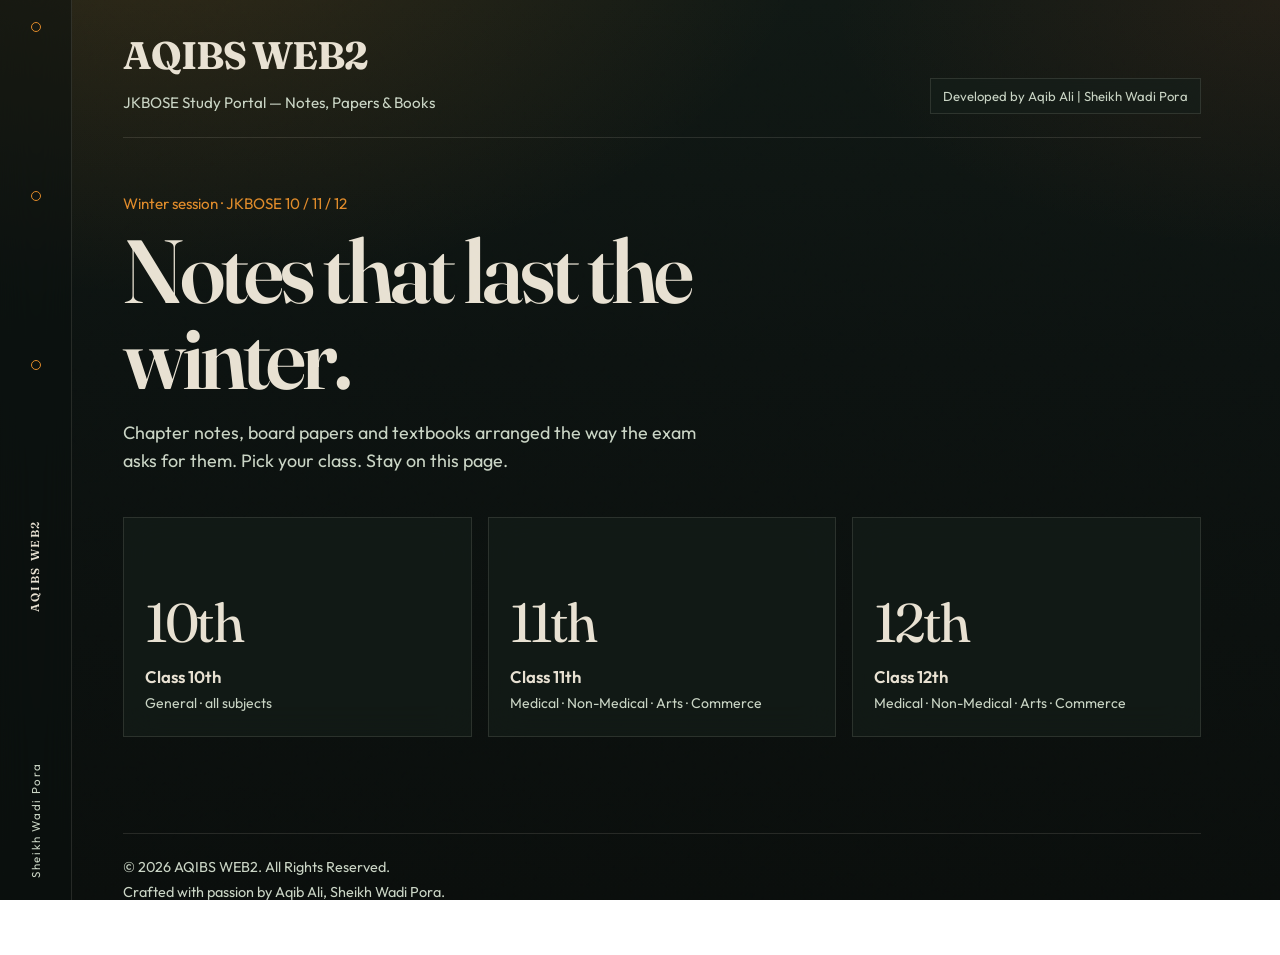
==== index.html @ 159a4ef1 "Rename site to AQIBS WEB2 Co-Authored-By: Claude Opus 5 (1M context) <noreply@anthropic.com>" ====
<!DOCTYPE html>
<html lang="en">
  <head>
    <meta charset="UTF-8" />
    <meta name="viewport" content="width=device-width, initial-scale=1.0" />
    <meta
      name="description"
      content="AQIBS WEB2 — JKBOSE study portal for Class 10th, 11th and 12th. Chapter notes, previous year papers, and textbooks."
    />
    <meta name="theme-color" content="#0C1210" />
    <title>AQIBS WEB2 — JKBOSE Study Portal</title>
    <link rel="preconnect" href="https://fonts.googleapis.com" />
    <link rel="preconnect" href="https://fonts.gstatic.com" crossorigin />
    <link
      href="https://fonts.googleapis.com/css2?family=Fraunces:opsz,wght@9..144,480;9..144,600;9..144,700&family=Outfit:wght@400;500;600&display=swap"
      rel="stylesheet"
    />
    <link rel="stylesheet" href="style.css" />
  </head>
  <body>
    <a class="skip-link" href="#main">Skip to content</a>

    <div class="app-shell">
      <aside class="spine" aria-hidden="true">
        <span class="spine-mark"></span>
        <span class="spine-mark"></span>
        <span class="spine-mark"></span>
        <p class="spine-title">AQIBS WEB2</p>
        <p class="spine-place">Sheikh Wadi Pora</p>
      </aside>

      <div class="stage">
        <header class="mast">
          <div class="mast-brand">
            <a class="wordmark" href="#/" aria-label="AQIBS WEB2 home">
              AQIBS WEB2
            </a>
            <p class="tagline">JKBOSE Study Portal — Notes, Papers &amp; Books</p>
          </div>
          <p class="dev-badge">Developed by Aqib Ali | Sheikh Wadi Pora</p>
        </header>

        <main id="main">
          <section id="landing" class="landing" aria-labelledby="hero-title">
            <p class="season">Winter session · JKBOSE 10 / 11 / 12</p>
            <h1 id="hero-title">Notes that last the winter.</h1>
            <p class="lede">
              Chapter notes, board papers and textbooks arranged the way the
              exam asks for them. Pick your class. Stay on this page.
            </p>

            <div class="class-grid" role="list">
              <button class="class-tile" type="button" data-class="10" role="listitem">
                <span class="tile-year">10th</span>
                <span class="tile-name">Class 10th</span>
                <span class="tile-meta">General · all subjects</span>
              </button>
              <button class="class-tile" type="button" data-class="11" role="listitem">
                <span class="tile-year">11th</span>
                <span class="tile-name">Class 11th</span>
                <span class="tile-meta">Medical · Non-Medical · Arts · Commerce</span>
              </button>
              <button class="class-tile" type="button" data-class="12" role="listitem">
                <span class="tile-year">12th</span>
                <span class="tile-name">Class 12th</span>
                <span class="tile-meta">Medical · Non-Medical · Arts · Commerce</span>
              </button>
            </div>
          </section>

          <section id="desk" class="desk" hidden>
            <div class="desk-bar">
              <nav class="crumbs" aria-label="You are here">
                <a href="#/">Home</a>
                <span id="crumb-path"></span>
              </nav>
              <button class="text-btn" type="button" id="change-class">
                Change class
              </button>
            </div>

            <div id="stream-row" class="stream-row" hidden>
              <p class="stream-label" id="stream-label">Choose a stream</p>
              <div id="stream-chips" class="chip-row" role="tablist" aria-labelledby="stream-label"></div>
            </div>

            <div class="toolbar">
              <label class="search-wrap">
                <span class="visually-hidden">Search subjects or chapters</span>
                <input
                  id="search"
                  type="search"
                  placeholder="Search a subject or chapter"
                  autocomplete="off"
                />
              </label>
              <div class="tabs" role="tablist" aria-label="Resource type">
                <button type="button" role="tab" id="tab-notes" data-cat="notes" aria-selected="true">
                  Notes
                </button>
                <button type="button" role="tab" id="tab-papers" data-cat="papers" aria-selected="false">
                  Papers
                </button>
                <button type="button" role="tab" id="tab-books" data-cat="books" aria-selected="false">
                  Books
                </button>
              </div>
            </div>

            <div id="subject-row" class="chip-row subject-row" aria-label="Filter by subject"></div>
            <div id="results" class="results" aria-live="polite"></div>
          </section>
        </main>

        <footer class="colophon">
          <p>© 2026 AQIBS WEB2. All Rights Reserved.</p>
          <p>Crafted with passion by Aqib Ali, Sheikh Wadi Pora.</p>
        </footer>
      </div>
    </div>

    <div id="toast" class="toast" role="status" aria-live="polite" hidden></div>

    <script src="data.js"></script>
    <script src="script.js"></script>
  </body>
</html>
---- style.css ----
:root {
  --pine: #0c1210;
  --bark: #16201b;
  --moss: #24332b;
  --fog: #c9d4c4;
  --paper: #e8e1d2;
  --saffron: #e08a2a;
  --ember: #c45a28;
  --glass: rgba(22, 32, 27, 0.62);
  --line: rgba(232, 225, 210, 0.12);
  --display: "Fraunces", "Iowan Old Style", Georgia, serif;
  --ui: "Outfit", "Segoe UI", sans-serif;
  --gutter: clamp(1.25rem, 4vw, 3.5rem);
}

*,
*::before,
*::after {
  box-sizing: border-box;
}

html {
  scroll-behavior: smooth;
}

body {
  margin: 0;
  min-height: 100vh;
  font-family: var(--ui);
  font-size: 1.05rem;
  line-height: 1.55;
  color: var(--paper);
  background:
    radial-gradient(1200px 700px at 12% -10%, rgba(224, 138, 42, 0.16), transparent 55%),
    radial-gradient(900px 500px at 100% 0%, rgba(196, 90, 40, 0.1), transparent 50%),
    linear-gradient(180deg, #101814 0%, var(--pine) 40%, #0a0e0c 100%);
  background-attachment: fixed;
}

body::before {
  content: "";
  pointer-events: none;
  position: fixed;
  inset: 0;
  opacity: 0.07;
  background-image: url("data:image/svg+xml,%3Csvg viewBox='0 0 200 200' xmlns='http://www.w3.org/2000/svg'%3E%3Cfilter id='n'%3E%3CfeTurbulence type='fractalNoise' baseFrequency='.85' numOctaves='4' stitchTiles='stitch'/%3E%3C/filter%3E%3Crect width='100%25' height='100%25' filter='url(%23n)'/%3E%3C/svg%3E");
  mix-blend-mode: overlay;
}

a {
  color: inherit;
}

button,
input {
  font: inherit;
  color: inherit;
}

.skip-link {
  position: absolute;
  left: 1rem;
  top: -4rem;
  z-index: 20;
  padding: 0.6rem 1rem;
  background: var(--saffron);
  color: var(--pine);
  text-decoration: none;
}

.skip-link:focus {
  top: 1rem;
}

.visually-hidden {
  position: absolute;
  width: 1px;
  height: 1px;
  padding: 0;
  margin: -1px;
  overflow: hidden;
  clip: rect(0, 0, 0, 0);
  white-space: nowrap;
  border: 0;
}

.app-shell {
  display: grid;
  grid-template-columns: 72px minmax(0, 1fr);
  min-height: 100vh;
}

.spine {
  position: sticky;
  top: 0;
  height: 100vh;
  display: flex;
  flex-direction: column;
  align-items: center;
  justify-content: space-between;
  padding: 1.4rem 0;
  border-right: 1px solid var(--line);
  background: rgba(12, 18, 16, 0.55);
  backdrop-filter: blur(16px);
}

.spine-mark {
  width: 10px;
  height: 10px;
  border: 1px solid var(--saffron);
  border-radius: 50%;
}

.spine-mark + .spine-mark {
  margin-top: 0.55rem;
}

.spine-title,
.spine-place {
  writing-mode: vertical-rl;
  transform: rotate(180deg);
  margin: 0;
  letter-spacing: 0.14em;
  font-size: 0.72rem;
  color: var(--fog);
}

.spine-title {
  font-family: var(--display);
  font-weight: 600;
  color: var(--paper);
}

.stage {
  padding: 1.6rem var(--gutter) 3rem;
  max-width: 1180px;
}

.mast {
  display: flex;
  justify-content: space-between;
  align-items: flex-end;
  gap: 1.5rem;
  padding-bottom: 1.4rem;
  border-bottom: 1px solid var(--line);
}

.wordmark {
  font-family: var(--display);
  font-size: clamp(1.7rem, 3vw, 2.4rem);
  font-weight: 700;
  letter-spacing: -0.03em;
  text-decoration: none;
}

.tagline {
  margin: 0.35rem 0 0;
  color: var(--fog);
  font-size: 0.95rem;
}

.dev-badge {
  margin: 0;
  padding: 0.45rem 0.75rem;
  border: 1px solid var(--line);
  background: var(--glass);
  backdrop-filter: blur(12px);
  font-size: 0.82rem;
  color: var(--fog);
  white-space: nowrap;
}

.landing {
  padding: 3.4rem 0 2rem;
}

.season {
  margin: 0 0 0.8rem;
  color: var(--saffron);
  font-size: 0.95rem;
}

#hero-title {
  margin: 0;
  max-width: 13ch;
  font-family: var(--display);
  font-size: clamp(2.6rem, 8vw, 5.6rem);
  font-weight: 600;
  line-height: 0.95;
  letter-spacing: -0.045em;
}

.lede {
  max-width: 38rem;
  margin: 1.3rem 0 2.6rem;
  color: var(--fog);
  font-size: 1.12rem;
}

.class-grid {
  display: grid;
  grid-template-columns: repeat(3, minmax(0, 1fr));
  gap: 1rem;
}

.class-tile {
  min-height: 220px;
  display: flex;
  flex-direction: column;
  align-items: flex-start;
  justify-content: flex-end;
  padding: 1.3rem;
  border: 1px solid var(--line);
  background: var(--glass);
  backdrop-filter: blur(18px);
  text-align: left;
  cursor: pointer;
  transition: border-color 0.2s ease, transform 0.2s ease, background 0.2s ease;
}

.class-tile:hover,
.class-tile:focus-visible {
  border-color: rgba(224, 138, 42, 0.7);
  background: rgba(36, 51, 43, 0.72);
  transform: translateY(-3px);
  outline: none;
}

.tile-year {
  font-family: var(--display);
  font-size: 3.4rem;
  line-height: 0.85;
  letter-spacing: -0.05em;
}

.tile-name {
  margin-top: 1.1rem;
  font-weight: 600;
}

.tile-meta {
  margin-top: 0.2rem;
  color: var(--fog);
  font-size: 0.88rem;
}

.desk {
  padding-top: 1.8rem;
}

.desk-bar,
.toolbar {
  display: flex;
  justify-content: space-between;
  align-items: center;
  gap: 1rem;
  flex-wrap: wrap;
}

.crumbs {
  display: flex;
  flex-wrap: wrap;
  gap: 0.45rem;
  color: var(--fog);
  font-size: 0.95rem;
}

.crumbs a {
  color: var(--paper);
  text-decoration: none;
  border-bottom: 1px solid transparent;
}

.crumbs a:hover,
.crumbs a:focus-visible {
  border-bottom-color: var(--saffron);
}

.text-btn {
  background: none;
  border: 0;
  padding: 0.2rem 0;
  color: var(--saffron);
  cursor: pointer;
  text-decoration: underline;
  text-underline-offset: 0.18em;
}

.stream-row {
  margin: 1.4rem 0 0.4rem;
}

.stream-label {
  margin: 0 0 0.6rem;
  color: var(--fog);
  font-size: 0.92rem;
}

.chip-row {
  display: flex;
  flex-wrap: wrap;
  gap: 0.5rem;
}

.chip {
  padding: 0.4rem 0.8rem;
  border: 1px solid var(--line);
  background: transparent;
  cursor: pointer;
}

.chip[aria-selected="true"],
.chip[aria-pressed="true"] {
  background: var(--saffron);
  color: var(--pine);
  border-color: var(--saffron);
}

.toolbar {
  margin: 1.5rem 0 1rem;
}

.search-wrap {
  flex: 1 1 16rem;
}

#search {
  width: 100%;
  padding: 0.75rem 0.9rem;
  border: 1px solid var(--line);
  background: rgba(12, 18, 16, 0.55);
  outline: none;
}

#search:focus {
  border-color: var(--saffron);
}

.tabs {
  display: flex;
  gap: 0.35rem;
}

.tabs button {
  padding: 0.65rem 1rem;
  border: 1px solid var(--line);
  background: transparent;
  cursor: pointer;
}

.tabs button[aria-selected="true"] {
  background: var(--paper);
  color: var(--pine);
  border-color: var(--paper);
}

.subject-row {
  margin-bottom: 1.4rem;
}

.results {
  display: grid;
  gap: 1.6rem;
}

.subject-block h2 {
  margin: 0 0 0.7rem;
  font-family: var(--display);
  font-size: 1.55rem;
  font-weight: 600;
}

.item-list {
  list-style: none;
  margin: 0;
  padding: 0;
  border-top: 1px solid var(--line);
}

.item {
  display: grid;
  grid-template-columns: minmax(0, 1fr) auto;
  gap: 1rem;
  align-items: center;
  padding: 0.95rem 0;
  border-bottom: 1px solid var(--line);
}

.item-kicker {
  margin: 0 0 0.15rem;
  color: var(--saffron);
  font-size: 0.82rem;
}

.item-title {
  margin: 0;
  font-size: 1.05rem;
}

.item-actions {
  display: flex;
  gap: 0.45rem;
  flex-wrap: wrap;
}

.btn {
  display: inline-flex;
  align-items: center;
  justify-content: center;
  min-height: 2.4rem;
  padding: 0.4rem 0.8rem;
  border: 1px solid var(--line);
  background: transparent;
  text-decoration: none;
  cursor: pointer;
  white-space: nowrap;
}

.btn.primary {
  background: var(--saffron);
  border-color: var(--saffron);
  color: var(--pine);
}

.btn:hover,
.btn:focus-visible {
  border-color: var(--paper);
  outline: none;
}

.empty {
  padding: 2.4rem 0;
  color: var(--fog);
}

.colophon {
  margin-top: 4rem;
  padding-top: 1.2rem;
  border-top: 1px solid var(--line);
  color: var(--fog);
  font-size: 0.9rem;
}

.colophon p {
  margin: 0.2rem 0;
}

.toast {
  position: fixed;
  right: 1.2rem;
  bottom: 1.2rem;
  max-width: 22rem;
  padding: 0.85rem 1rem;
  background: var(--paper);
  color: var(--pine);
  box-shadow: 0 12px 40px rgba(0, 0, 0, 0.28);
}

[hidden] {
  display: none !important;
}

:focus-visible {
  outline: 2px solid var(--saffron);
  outline-offset: 3px;
}

@media (max-width: 860px) {
  .app-shell {
    grid-template-columns: 1fr;
  }

  .spine {
    position: static;
    height: auto;
    flex-direction: row;
    padding: 0.7rem var(--gutter);
    border-right: 0;
    border-bottom: 1px solid var(--line);
  }

  .spine-title,
  .spine-place {
    writing-mode: horizontal-tb;
    transform: none;
  }

  .spine-mark {
    display: none;
  }

  .class-grid {
    grid-template-columns: 1fr;
  }

  .mast {
    flex-direction: column;
    align-items: flex-start;
  }

  .item {
    grid-template-columns: 1fr;
  }
}

@media (prefers-reduced-motion: reduce) {
  html {
    scroll-behavior: auto;
  }

  .class-tile {
    transition: none;
  }
}
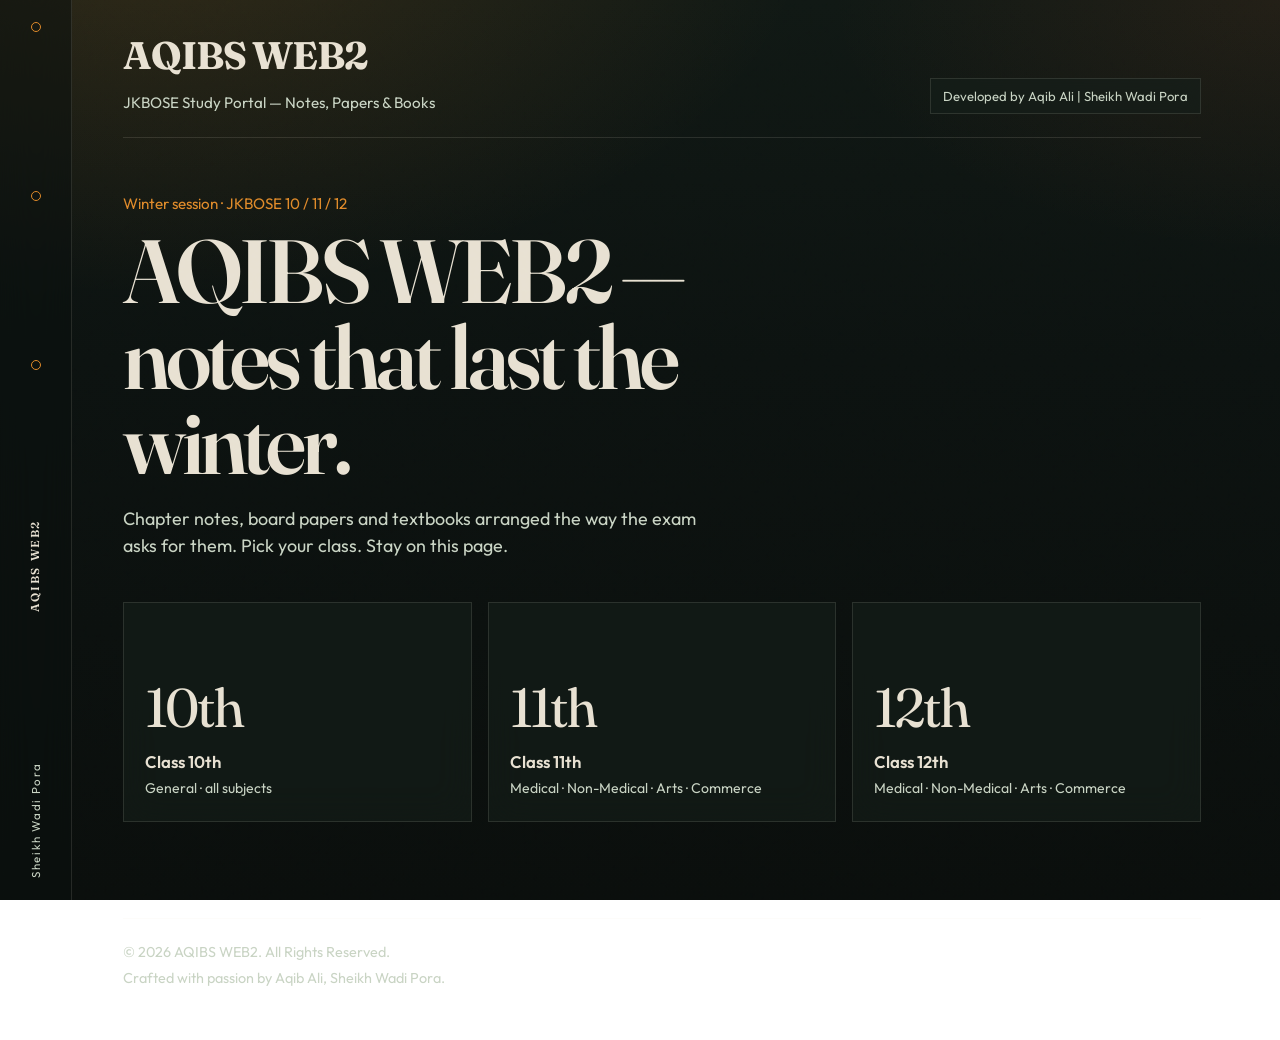
==== commit 2ad51a2f: "Add SEO so Google can index AQIBS WEB2 Include sitemap, robots.txt, Search Console meta, and a crawl" ====
--- a/index.html
+++ b/index.html
@@ -3,12 +3,50 @@
   <head>
     <meta charset="UTF-8" />
     <meta name="viewport" content="width=device-width, initial-scale=1.0" />
+    <title>AQIBS WEB2 — JKBOSE Study Portal | Notes, Papers &amp; Books</title>
     <meta
       name="description"
-      content="AQIBS WEB2 — JKBOSE study portal for Class 10th, 11th and 12th. Chapter notes, previous year papers, and textbooks."
+      content="AQIBS WEB2 is a free JKBOSE study portal by Aqib Ali, Sheikh Wadi Pora. Class 10th, 11th and 12th notes, previous year papers and textbooks."
+    />
+    <meta
+      name="keywords"
+      content="AQIBS WEB2, AQIBS WEB 2, Aqib Ali, JKBOSE, JKBOSE notes, Class 10th, Class 11th, Class 12th, Kashmir study portal, Sheikh Wadi Pora"
+    />
+    <meta name="author" content="Aqib Ali" />
+    <meta name="robots" content="index, follow" />
+    <meta name="google-site-verification" content="google3ce6725d59e34104" />
+    <link rel="canonical" href="https://jan656899-design.github.io/aqib-web-2/" />
+    <meta property="og:type" content="website" />
+    <meta property="og:site_name" content="AQIBS WEB2" />
+    <meta property="og:title" content="AQIBS WEB2 — JKBOSE Study Portal" />
+    <meta
+      property="og:description"
+      content="Free JKBOSE notes, papers and books for Class 10th, 11th and 12th."
+    />
+    <meta property="og:url" content="https://jan656899-design.github.io/aqib-web-2/" />
+    <meta name="twitter:card" content="summary" />
+    <meta name="twitter:title" content="AQIBS WEB2 — JKBOSE Study Portal" />
+    <meta
+      name="twitter:description"
+      content="Free JKBOSE notes, papers and books for Class 10th, 11th and 12th."
     />
     <meta name="theme-color" content="#0C1210" />
-    <title>AQIBS WEB2 — JKBOSE Study Portal</title>
+    <script type="application/ld+json">
+      {
+        "@context": "https://schema.org",
+        "@type": "WebSite",
+        "name": "AQIBS WEB2",
+        "alternateName": ["AQIBS WEB 2", "Aqib Web 2"],
+        "url": "https://jan656899-design.github.io/aqib-web-2/",
+        "description": "JKBOSE study portal for Class 10th, 11th and 12th notes, papers and books.",
+        "inLanguage": "en",
+        "publisher": {
+          "@type": "Person",
+          "name": "Aqib Ali",
+          "address": "Sheikh Wadi Pora"
+        }
+      }
+    </script>
     <link rel="preconnect" href="https://fonts.googleapis.com" />
     <link rel="preconnect" href="https://fonts.gstatic.com" crossorigin />
     <link
@@ -43,7 +81,7 @@
         <main id="main">
           <section id="landing" class="landing" aria-labelledby="hero-title">
             <p class="season">Winter session · JKBOSE 10 / 11 / 12</p>
-            <h1 id="hero-title">Notes that last the winter.</h1>
+            <h1 id="hero-title">AQIBS WEB2 — notes that last the winter.</h1>
             <p class="lede">
               Chapter notes, board papers and textbooks arranged the way the
               exam asks for them. Pick your class. Stay on this page.
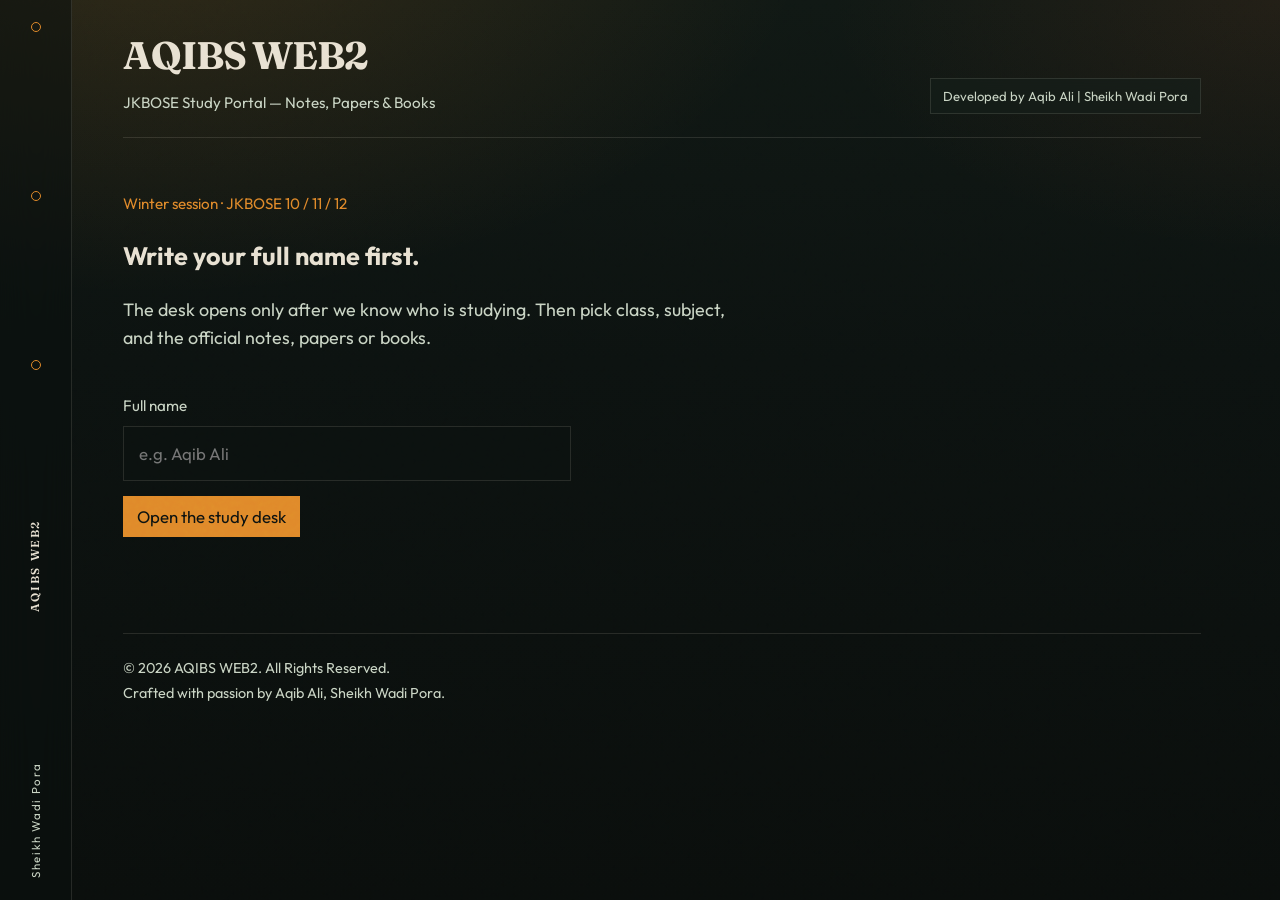
==== commit 65f56028: "Open study desk only after full name, class and subject Use official NCERT chapter PDFs for JKBOSE n" ====
--- a/index.html
+++ b/index.html
@@ -79,12 +79,36 @@
         </header>
 
         <main id="main">
-          <section id="landing" class="landing" aria-labelledby="hero-title">
+          <section id="gate" class="landing gate" aria-labelledby="gate-title">
             <p class="season">Winter session · JKBOSE 10 / 11 / 12</p>
-            <h1 id="hero-title">AQIBS WEB2 — notes that last the winter.</h1>
+            <h1 id="gate-title">Write your full name first.</h1>
             <p class="lede">
-              Chapter notes, board papers and textbooks arranged the way the
-              exam asks for them. Pick your class. Stay on this page.
+              The desk opens only after we know who is studying. Then pick
+              class, subject, and the official notes, papers or books.
+            </p>
+            <form id="name-form" class="name-form">
+              <label for="full-name">Full name</label>
+              <input
+                id="full-name"
+                name="fullName"
+                type="text"
+                autocomplete="name"
+                required
+                minlength="3"
+                maxlength="80"
+                placeholder="e.g. Aqib Ali"
+              />
+              <p id="name-error" class="form-error" hidden>Write your first and last name.</p>
+              <button class="btn primary" type="submit">Open the study desk</button>
+            </form>
+          </section>
+
+          <section id="landing" class="landing" hidden aria-labelledby="hero-title">
+            <p class="season" id="welcome-line">Choose your class</p>
+            <h1 id="hero-title">Which class are you in?</h1>
+            <p class="lede">
+              Official NCERT chapter PDFs for JKBOSE, plus the JKBOSE papers
+              portal. Pick a class, then a subject.
             </p>
 
             <div class="class-grid" role="list">
@@ -112,9 +136,14 @@
                 <a href="#/">Home</a>
                 <span id="crumb-path"></span>
               </nav>
-              <button class="text-btn" type="button" id="change-class">
-                Change class
-              </button>
+              <div class="desk-actions">
+                <button class="text-btn" type="button" id="change-class">
+                  Change class
+                </button>
+                <button class="text-btn" type="button" id="change-student">
+                  Change name
+                </button>
+              </div>
             </div>
 
             <div id="stream-row" class="stream-row" hidden>
--- a/style.css
+++ b/style.css
@@ -197,6 +197,71 @@
   font-size: 1.12rem;
 }
 
+.name-form {
+  max-width: 28rem;
+  display: grid;
+  gap: 0.55rem;
+}
+
+.name-form label {
+  color: var(--fog);
+  font-size: 0.95rem;
+}
+
+.name-form input {
+  width: 100%;
+  padding: 0.85rem 0.95rem;
+  border: 1px solid var(--line);
+  background: rgba(12, 18, 16, 0.55);
+  outline: none;
+}
+
+.name-form input:focus {
+  border-color: var(--saffron);
+}
+
+.form-error {
+  margin: 0;
+  color: #e08a2a;
+  font-size: 0.9rem;
+}
+
+.name-form .btn {
+  justify-self: start;
+  margin-top: 0.4rem;
+}
+
+.desk-actions {
+  display: flex;
+  gap: 1rem;
+  flex-wrap: wrap;
+}
+
+.subject-grid {
+  display: grid;
+  grid-template-columns: repeat(auto-fill, minmax(180px, 1fr));
+  gap: 0.8rem;
+  margin-top: 1rem;
+}
+
+.subject-tile {
+  min-height: 110px;
+  display: flex;
+  align-items: flex-end;
+  padding: 1rem;
+  border: 1px solid var(--line);
+  background: var(--glass);
+  backdrop-filter: blur(14px);
+  text-align: left;
+  cursor: pointer;
+}
+
+.subject-tile:hover,
+.subject-tile:focus-visible {
+  border-color: rgba(224, 138, 42, 0.7);
+  outline: none;
+}
+
 .class-grid {
   display: grid;
   grid-template-columns: repeat(3, minmax(0, 1fr));
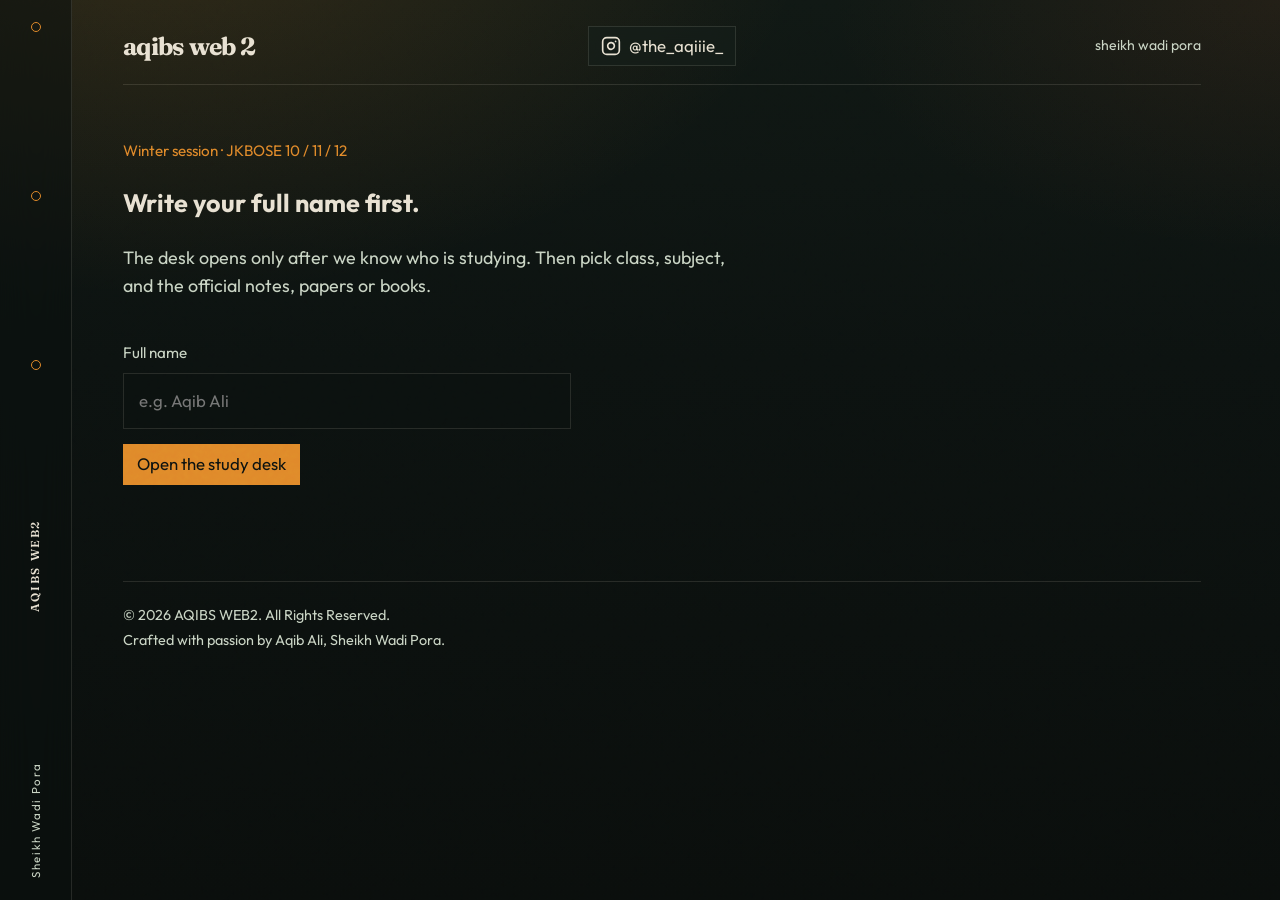
==== commit 9d983570: "Add Instagram top nav with place credit Show aqibs web 2, @the_aqiiie_, and sheikh wadi pora in the " ====
--- a/index.html
+++ b/index.html
@@ -68,14 +68,26 @@
       </aside>
 
       <div class="stage">
-        <header class="mast">
-          <div class="mast-brand">
-            <a class="wordmark" href="#/" aria-label="AQIBS WEB2 home">
-              AQIBS WEB2
+        <header class="top-nav">
+          <a class="nav-left" href="#/" aria-label="AQIBS WEB2 home">aqibs web 2</a>
+
+          <div class="nav-center">
+            <a
+              href="https://www.instagram.com/the_aqiiie_?stkn=dG1zejVua20yeHB4"
+              target="_blank"
+              rel="noopener noreferrer"
+              class="insta-link"
+            >
+              <svg width="20" height="20" viewBox="0 0 24 24" fill="none" stroke="currentColor" stroke-width="2" stroke-linecap="round" stroke-linejoin="round" aria-hidden="true">
+                <rect x="2" y="2" width="20" height="20" rx="5" ry="5"></rect>
+                <path d="M16 11.37A4 4 0 1 1 12.63 8 4 4 0 0 1 16 11.37z"></path>
+                <line x1="17.5" y1="6.5" x2="17.51" y2="6.5"></line>
+              </svg>
+              <span>@the_aqiiie_</span>
             </a>
-            <p class="tagline">JKBOSE Study Portal — Notes, Papers &amp; Books</p>
           </div>
-          <p class="dev-badge">Developed by Aqib Ali | Sheikh Wadi Pora</p>
+
+          <div class="nav-right">sheikh wadi pora</div>
         </header>
 
         <main id="main">
@@ -151,6 +163,18 @@
               <div id="stream-chips" class="chip-row" role="tablist" aria-labelledby="stream-label"></div>
             </div>
 
+            <div class="tabs" role="tablist" aria-label="Resource type">
+              <button type="button" role="tab" id="tab-notes" data-cat="notes" aria-selected="true">
+                Notes
+              </button>
+              <button type="button" role="tab" id="tab-papers" data-cat="papers" aria-selected="false">
+                Papers
+              </button>
+              <button type="button" role="tab" id="tab-books" data-cat="books" aria-selected="false">
+                Books
+              </button>
+            </div>
+
             <div class="toolbar">
               <label class="search-wrap">
                 <span class="visually-hidden">Search subjects or chapters</span>
@@ -161,17 +185,6 @@
                   autocomplete="off"
                 />
               </label>
-              <div class="tabs" role="tablist" aria-label="Resource type">
-                <button type="button" role="tab" id="tab-notes" data-cat="notes" aria-selected="true">
-                  Notes
-                </button>
-                <button type="button" role="tab" id="tab-papers" data-cat="papers" aria-selected="false">
-                  Papers
-                </button>
-                <button type="button" role="tab" id="tab-books" data-cat="books" aria-selected="false">
-                  Books
-                </button>
-              </div>
             </div>
 
             <div id="subject-row" class="chip-row subject-row" aria-label="Filter by subject"></div>
--- a/style.css
+++ b/style.css
@@ -136,38 +136,53 @@
   max-width: 1180px;
 }
 
-.mast {
-  display: flex;
-  justify-content: space-between;
-  align-items: flex-end;
-  gap: 1.5rem;
-  padding-bottom: 1.4rem;
+.top-nav {
+  display: grid;
+  grid-template-columns: 1fr auto 1fr;
+  align-items: center;
+  gap: 1rem;
+  padding-bottom: 1.1rem;
   border-bottom: 1px solid var(--line);
 }
 
-.wordmark {
+.nav-left,
+.nav-right,
+.insta-link {
+  text-decoration: none;
+}
+
+.nav-left {
   font-family: var(--display);
-  font-size: clamp(1.7rem, 3vw, 2.4rem);
+  font-size: clamp(1.15rem, 2.4vw, 1.55rem);
   font-weight: 700;
   letter-spacing: -0.03em;
-  text-decoration: none;
-}
-
-.tagline {
-  margin: 0.35rem 0 0;
-  color: var(--fog);
-  font-size: 0.95rem;
-}
-
-.dev-badge {
-  margin: 0;
-  padding: 0.45rem 0.75rem;
+}
+
+.nav-center {
+  justify-self: center;
+}
+
+.insta-link {
+  display: inline-flex;
+  align-items: center;
+  gap: 0.45rem;
+  padding: 0.4rem 0.75rem;
   border: 1px solid var(--line);
   background: var(--glass);
   backdrop-filter: blur(12px);
-  font-size: 0.82rem;
-  color: var(--fog);
-  white-space: nowrap;
+  color: var(--paper);
+}
+
+.insta-link:hover,
+.insta-link:focus-visible {
+  border-color: var(--saffron);
+  color: var(--saffron);
+}
+
+.nav-right {
+  justify-self: end;
+  color: var(--fog);
+  font-size: 0.88rem;
 }
 
 .landing {
@@ -381,8 +396,15 @@
   border-color: var(--saffron);
 }
 
+.tabs {
+  display: flex;
+  flex-wrap: wrap;
+  gap: 0.35rem;
+  margin: 1.4rem 0 0.8rem;
+}
+
 .toolbar {
-  margin: 1.5rem 0 1rem;
+  margin: 0 0 1rem;
 }
 
 .search-wrap {
@@ -399,11 +421,6 @@
 
 #search:focus {
   border-color: var(--saffron);
-}
-
-.tabs {
-  display: flex;
-  gap: 0.35rem;
 }
 
 .tabs button {
@@ -558,9 +575,14 @@
     grid-template-columns: 1fr;
   }
 
-  .mast {
-    flex-direction: column;
-    align-items: flex-start;
+  .top-nav {
+    grid-template-columns: 1fr;
+    justify-items: start;
+  }
+
+  .nav-center,
+  .nav-right {
+    justify-self: start;
   }
 
   .item {
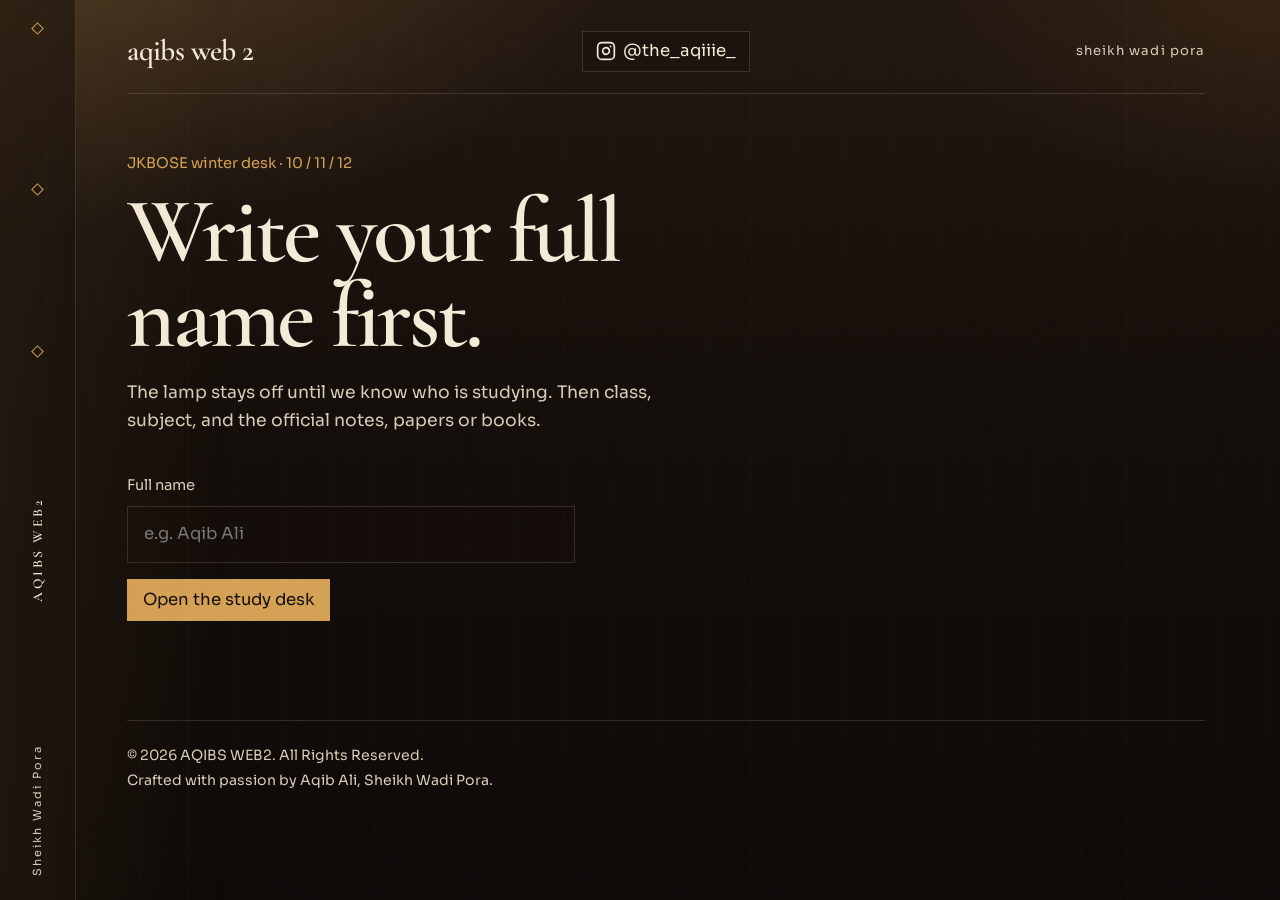
==== commit fc4fd326: "Give AQIBS WEB2 a walnut and gold premium look Swap the pine theme for a Kashmiri midnight-desk pale" ====
--- a/index.html
+++ b/index.html
@@ -50,7 +50,7 @@
     <link rel="preconnect" href="https://fonts.googleapis.com" />
     <link rel="preconnect" href="https://fonts.gstatic.com" crossorigin />
     <link
-      href="https://fonts.googleapis.com/css2?family=Fraunces:opsz,wght@9..144,480;9..144,600;9..144,700&family=Outfit:wght@400;500;600&display=swap"
+      href="https://fonts.googleapis.com/css2?family=Cormorant+Garamond:ital,wght@0,500;0,600;0,700;1,500&family=Sora:wght@400;500;600&display=swap"
       rel="stylesheet"
     />
     <link rel="stylesheet" href="style.css" />
@@ -92,11 +92,11 @@
 
         <main id="main">
           <section id="gate" class="landing gate" aria-labelledby="gate-title">
-            <p class="season">Winter session · JKBOSE 10 / 11 / 12</p>
+            <p class="season">JKBOSE winter desk · 10 / 11 / 12</p>
             <h1 id="gate-title">Write your full name first.</h1>
             <p class="lede">
-              The desk opens only after we know who is studying. Then pick
-              class, subject, and the official notes, papers or books.
+              The lamp stays off until we know who is studying. Then class,
+              subject, and the official notes, papers or books.
             </p>
             <form id="name-form" class="name-form">
               <label for="full-name">Full name</label>
@@ -119,8 +119,8 @@
             <p class="season" id="welcome-line">Choose your class</p>
             <h1 id="hero-title">Which class are you in?</h1>
             <p class="lede">
-              Official NCERT chapter PDFs for JKBOSE, plus the JKBOSE papers
-              portal. Pick a class, then a subject.
+              Official chapter notes, JKBOSE model papers, and textbooks.
+              Pick a class, then a subject.
             </p>
 
             <div class="class-grid" role="list">
--- a/style.css
+++ b/style.css
@@ -1,15 +1,15 @@
 :root {
-  --pine: #0c1210;
-  --bark: #16201b;
-  --moss: #24332b;
-  --fog: #c9d4c4;
-  --paper: #e8e1d2;
-  --saffron: #e08a2a;
-  --ember: #c45a28;
-  --glass: rgba(22, 32, 27, 0.62);
-  --line: rgba(232, 225, 210, 0.12);
-  --display: "Fraunces", "Iowan Old Style", Georgia, serif;
-  --ui: "Outfit", "Segoe UI", sans-serif;
+  --ink: #140e0a;
+  --walnut: #1c1410;
+  --bark: #2a1d16;
+  --fog: #d7cbb8;
+  --ivory: #f3ead8;
+  --gold: #d4a054;
+  --leaf: #b97832;
+  --glass: rgba(28, 20, 16, 0.58);
+  --line: rgba(243, 234, 216, 0.14);
+  --display: "Cormorant Garamond", "Palatino Linotype", Georgia, serif;
+  --ui: "Sora", "Segoe UI", sans-serif;
   --gutter: clamp(1.25rem, 4vw, 3.5rem);
 }
 
@@ -27,13 +27,13 @@
   margin: 0;
   min-height: 100vh;
   font-family: var(--ui);
-  font-size: 1.05rem;
-  line-height: 1.55;
-  color: var(--paper);
+  font-size: 1.04rem;
+  line-height: 1.58;
+  color: var(--ivory);
   background:
-    radial-gradient(1200px 700px at 12% -10%, rgba(224, 138, 42, 0.16), transparent 55%),
-    radial-gradient(900px 500px at 100% 0%, rgba(196, 90, 40, 0.1), transparent 50%),
-    linear-gradient(180deg, #101814 0%, var(--pine) 40%, #0a0e0c 100%);
+    radial-gradient(900px 520px at 8% -8%, rgba(212, 160, 84, 0.22), transparent 58%),
+    radial-gradient(720px 420px at 100% 0%, rgba(185, 120, 50, 0.12), transparent 48%),
+    linear-gradient(180deg, #221710 0%, var(--ink) 42%, #0d0907 100%);
   background-attachment: fixed;
 }
 
@@ -42,9 +42,23 @@
   pointer-events: none;
   position: fixed;
   inset: 0;
-  opacity: 0.07;
-  background-image: url("data:image/svg+xml,%3Csvg viewBox='0 0 200 200' xmlns='http://www.w3.org/2000/svg'%3E%3Cfilter id='n'%3E%3CfeTurbulence type='fractalNoise' baseFrequency='.85' numOctaves='4' stitchTiles='stitch'/%3E%3C/filter%3E%3Crect width='100%25' height='100%25' filter='url(%23n)'/%3E%3C/svg%3E");
+  opacity: 0.055;
+  background-image: url("data:image/svg+xml,%3Csvg viewBox='0 0 200 200' xmlns='http://www.w3.org/2000/svg'%3E%3Cfilter id='n'%3E%3CfeTurbulence type='fractalNoise' baseFrequency='.8' numOctaves='3' stitchTiles='stitch'/%3E%3C/filter%3E%3Crect width='100%25' height='100%25' filter='url(%23n)'/%3E%3C/svg%3E");
   mix-blend-mode: overlay;
+}
+
+body::after {
+  content: "";
+  pointer-events: none;
+  position: fixed;
+  inset: 0;
+  background:
+    linear-gradient(90deg, rgba(212, 160, 84, 0.07) 0, transparent 18%),
+    repeating-linear-gradient(
+      90deg,
+      transparent 0 46px,
+      rgba(243, 234, 216, 0.018) 46px 47px
+    );
 }
 
 a {
@@ -63,8 +77,8 @@
   top: -4rem;
   z-index: 20;
   padding: 0.6rem 1rem;
-  background: var(--saffron);
-  color: var(--pine);
+  background: var(--gold);
+  color: var(--ink);
   text-decoration: none;
 }
 
@@ -86,7 +100,7 @@
 
 .app-shell {
   display: grid;
-  grid-template-columns: 72px minmax(0, 1fr);
+  grid-template-columns: 76px minmax(0, 1fr);
   min-height: 100vh;
 }
 
@@ -98,21 +112,21 @@
   flex-direction: column;
   align-items: center;
   justify-content: space-between;
-  padding: 1.4rem 0;
+  padding: 1.5rem 0;
   border-right: 1px solid var(--line);
-  background: rgba(12, 18, 16, 0.55);
-  backdrop-filter: blur(16px);
+  background: rgba(20, 14, 10, 0.62);
+  backdrop-filter: blur(18px);
 }
 
 .spine-mark {
-  width: 10px;
-  height: 10px;
-  border: 1px solid var(--saffron);
-  border-radius: 50%;
+  width: 9px;
+  height: 9px;
+  border: 1px solid var(--gold);
+  transform: rotate(45deg);
 }
 
 .spine-mark + .spine-mark {
-  margin-top: 0.55rem;
+  margin-top: 0.6rem;
 }
 
 .spine-title,
@@ -120,15 +134,16 @@
   writing-mode: vertical-rl;
   transform: rotate(180deg);
   margin: 0;
-  letter-spacing: 0.14em;
-  font-size: 0.72rem;
+  letter-spacing: 0.18em;
+  font-size: 0.7rem;
   color: var(--fog);
 }
 
 .spine-title {
   font-family: var(--display);
   font-weight: 600;
-  color: var(--paper);
+  font-size: 0.86rem;
+  color: var(--ivory);
 }
 
 .stage {
@@ -141,7 +156,7 @@
   grid-template-columns: 1fr auto 1fr;
   align-items: center;
   gap: 1rem;
-  padding-bottom: 1.1rem;
+  padding: 0.15rem 0 1.15rem;
   border-bottom: 1px solid var(--line);
 }
 
@@ -153,9 +168,9 @@
 
 .nav-left {
   font-family: var(--display);
-  font-size: clamp(1.15rem, 2.4vw, 1.55rem);
-  font-weight: 700;
-  letter-spacing: -0.03em;
+  font-size: clamp(1.35rem, 2.6vw, 1.85rem);
+  font-weight: 600;
+  letter-spacing: -0.02em;
 }
 
 .nav-center {
@@ -166,50 +181,52 @@
   display: inline-flex;
   align-items: center;
   gap: 0.45rem;
-  padding: 0.4rem 0.75rem;
+  padding: 0.42rem 0.8rem;
   border: 1px solid var(--line);
   background: var(--glass);
-  backdrop-filter: blur(12px);
-  color: var(--paper);
+  backdrop-filter: blur(14px);
+  color: var(--ivory);
 }
 
 .insta-link:hover,
 .insta-link:focus-visible {
-  border-color: var(--saffron);
-  color: var(--saffron);
+  border-color: var(--gold);
+  color: var(--gold);
 }
 
 .nav-right {
   justify-self: end;
   color: var(--fog);
-  font-size: 0.88rem;
+  font-size: 0.82rem;
+  letter-spacing: 0.08em;
 }
 
 .landing {
-  padding: 3.4rem 0 2rem;
+  padding: 3.6rem 0 2rem;
 }
 
 .season {
-  margin: 0 0 0.8rem;
-  color: var(--saffron);
-  font-size: 0.95rem;
-}
-
-#hero-title {
+  margin: 0 0 0.85rem;
+  color: var(--gold);
+  font-size: 0.92rem;
+}
+
+#hero-title,
+#gate-title {
   margin: 0;
-  max-width: 13ch;
+  max-width: 14ch;
   font-family: var(--display);
-  font-size: clamp(2.6rem, 8vw, 5.6rem);
+  font-size: clamp(2.8rem, 8vw, 5.8rem);
   font-weight: 600;
-  line-height: 0.95;
-  letter-spacing: -0.045em;
+  line-height: 0.92;
+  letter-spacing: -0.035em;
 }
 
 .lede {
-  max-width: 38rem;
-  margin: 1.3rem 0 2.6rem;
-  color: var(--fog);
-  font-size: 1.12rem;
+  max-width: 36rem;
+  margin: 1.25rem 0 2.5rem;
+  color: var(--fog);
+  font-size: 1.08rem;
 }
 
 .name-form {
@@ -220,30 +237,33 @@
 
 .name-form label {
   color: var(--fog);
-  font-size: 0.95rem;
-}
-
-.name-form input {
+  font-size: 0.92rem;
+}
+
+.name-form input,
+#search {
   width: 100%;
-  padding: 0.85rem 0.95rem;
+  padding: 0.9rem 1rem;
   border: 1px solid var(--line);
-  background: rgba(12, 18, 16, 0.55);
+  background: rgba(20, 14, 10, 0.55);
   outline: none;
 }
 
-.name-form input:focus {
-  border-color: var(--saffron);
+.name-form input:focus,
+#search:focus {
+  border-color: var(--gold);
+  box-shadow: 0 0 0 3px rgba(212, 160, 84, 0.16);
 }
 
 .form-error {
   margin: 0;
-  color: #e08a2a;
+  color: var(--gold);
   font-size: 0.9rem;
 }
 
 .name-form .btn {
   justify-self: start;
-  margin-top: 0.4rem;
+  margin-top: 0.45rem;
 }
 
 .desk-actions {
@@ -255,25 +275,29 @@
 .subject-grid {
   display: grid;
   grid-template-columns: repeat(auto-fill, minmax(180px, 1fr));
-  gap: 0.8rem;
-  margin-top: 1rem;
+  gap: 0.85rem;
+  margin-top: 1.1rem;
 }
 
 .subject-tile {
-  min-height: 110px;
+  min-height: 118px;
   display: flex;
   align-items: flex-end;
-  padding: 1rem;
+  padding: 1.05rem;
   border: 1px solid var(--line);
-  background: var(--glass);
-  backdrop-filter: blur(14px);
+  background:
+    linear-gradient(180deg, rgba(212, 160, 84, 0.08), transparent 42%),
+    var(--glass);
+  backdrop-filter: blur(16px);
   text-align: left;
   cursor: pointer;
+  font-family: var(--display);
+  font-size: 1.35rem;
 }
 
 .subject-tile:hover,
 .subject-tile:focus-visible {
-  border-color: rgba(224, 138, 42, 0.7);
+  border-color: rgba(212, 160, 84, 0.75);
   outline: none;
 }
 
@@ -284,15 +308,17 @@
 }
 
 .class-tile {
-  min-height: 220px;
+  min-height: 236px;
   display: flex;
   flex-direction: column;
   align-items: flex-start;
   justify-content: flex-end;
-  padding: 1.3rem;
+  padding: 1.35rem;
   border: 1px solid var(--line);
-  background: var(--glass);
-  backdrop-filter: blur(18px);
+  background:
+    linear-gradient(165deg, rgba(212, 160, 84, 0.12), transparent 38%),
+    var(--glass);
+  backdrop-filter: blur(20px);
   text-align: left;
   cursor: pointer;
   transition: border-color 0.2s ease, transform 0.2s ease, background 0.2s ease;
@@ -300,32 +326,34 @@
 
 .class-tile:hover,
 .class-tile:focus-visible {
-  border-color: rgba(224, 138, 42, 0.7);
-  background: rgba(36, 51, 43, 0.72);
-  transform: translateY(-3px);
+  border-color: rgba(212, 160, 84, 0.8);
+  background:
+    linear-gradient(165deg, rgba(212, 160, 84, 0.2), transparent 40%),
+    rgba(42, 29, 22, 0.72);
+  transform: translateY(-4px);
   outline: none;
 }
 
 .tile-year {
   font-family: var(--display);
-  font-size: 3.4rem;
-  line-height: 0.85;
-  letter-spacing: -0.05em;
+  font-size: 3.7rem;
+  line-height: 0.82;
+  letter-spacing: -0.045em;
 }
 
 .tile-name {
-  margin-top: 1.1rem;
+  margin-top: 1.15rem;
   font-weight: 600;
 }
 
 .tile-meta {
   margin-top: 0.2rem;
   color: var(--fog);
-  font-size: 0.88rem;
+  font-size: 0.86rem;
 }
 
 .desk {
-  padding-top: 1.8rem;
+  padding-top: 1.9rem;
 }
 
 .desk-bar,
@@ -342,38 +370,38 @@
   flex-wrap: wrap;
   gap: 0.45rem;
   color: var(--fog);
-  font-size: 0.95rem;
+  font-size: 0.94rem;
 }
 
 .crumbs a {
-  color: var(--paper);
+  color: var(--ivory);
   text-decoration: none;
   border-bottom: 1px solid transparent;
 }
 
 .crumbs a:hover,
 .crumbs a:focus-visible {
-  border-bottom-color: var(--saffron);
+  border-bottom-color: var(--gold);
 }
 
 .text-btn {
   background: none;
   border: 0;
   padding: 0.2rem 0;
-  color: var(--saffron);
+  color: var(--gold);
   cursor: pointer;
   text-decoration: underline;
   text-underline-offset: 0.18em;
 }
 
 .stream-row {
-  margin: 1.4rem 0 0.4rem;
+  margin: 1.45rem 0 0.4rem;
 }
 
 .stream-label {
   margin: 0 0 0.6rem;
   color: var(--fog);
-  font-size: 0.92rem;
+  font-size: 0.9rem;
 }
 
 .chip-row {
@@ -383,7 +411,7 @@
 }
 
 .chip {
-  padding: 0.4rem 0.8rem;
+  padding: 0.42rem 0.85rem;
   border: 1px solid var(--line);
   background: transparent;
   cursor: pointer;
@@ -391,16 +419,16 @@
 
 .chip[aria-selected="true"],
 .chip[aria-pressed="true"] {
-  background: var(--saffron);
-  color: var(--pine);
-  border-color: var(--saffron);
+  background: var(--gold);
+  color: var(--ink);
+  border-color: var(--gold);
 }
 
 .tabs {
   display: flex;
   flex-wrap: wrap;
-  gap: 0.35rem;
-  margin: 1.4rem 0 0.8rem;
+  gap: 0.4rem;
+  margin: 1.5rem 0 0.85rem;
 }
 
 .toolbar {
@@ -411,29 +439,17 @@
   flex: 1 1 16rem;
 }
 
-#search {
-  width: 100%;
-  padding: 0.75rem 0.9rem;
-  border: 1px solid var(--line);
-  background: rgba(12, 18, 16, 0.55);
-  outline: none;
-}
-
-#search:focus {
-  border-color: var(--saffron);
-}
-
 .tabs button {
-  padding: 0.65rem 1rem;
+  padding: 0.68rem 1.05rem;
   border: 1px solid var(--line);
   background: transparent;
   cursor: pointer;
 }
 
 .tabs button[aria-selected="true"] {
-  background: var(--paper);
-  color: var(--pine);
-  border-color: var(--paper);
+  background: var(--ivory);
+  color: var(--ink);
+  border-color: var(--ivory);
 }
 
 .subject-row {
@@ -446,9 +462,9 @@
 }
 
 .subject-block h2 {
-  margin: 0 0 0.7rem;
+  margin: 0 0 0.75rem;
   font-family: var(--display);
-  font-size: 1.55rem;
+  font-size: 2rem;
   font-weight: 600;
 }
 
@@ -464,19 +480,20 @@
   grid-template-columns: minmax(0, 1fr) auto;
   gap: 1rem;
   align-items: center;
-  padding: 0.95rem 0;
+  padding: 1.05rem 0;
   border-bottom: 1px solid var(--line);
 }
 
 .item-kicker {
-  margin: 0 0 0.15rem;
-  color: var(--saffron);
-  font-size: 0.82rem;
+  margin: 0 0 0.18rem;
+  color: var(--gold);
+  font-size: 0.8rem;
 }
 
 .item-title {
   margin: 0;
-  font-size: 1.05rem;
+  font-family: var(--display);
+  font-size: 1.28rem;
 }
 
 .item-actions {
@@ -489,8 +506,8 @@
   display: inline-flex;
   align-items: center;
   justify-content: center;
-  min-height: 2.4rem;
-  padding: 0.4rem 0.8rem;
+  min-height: 2.5rem;
+  padding: 0.42rem 0.9rem;
   border: 1px solid var(--line);
   background: transparent;
   text-decoration: none;
@@ -499,14 +516,14 @@
 }
 
 .btn.primary {
-  background: var(--saffron);
-  border-color: var(--saffron);
-  color: var(--pine);
+  background: var(--gold);
+  border-color: var(--gold);
+  color: var(--ink);
 }
 
 .btn:hover,
 .btn:focus-visible {
-  border-color: var(--paper);
+  border-color: var(--ivory);
   outline: none;
 }
 
@@ -516,11 +533,11 @@
 }
 
 .colophon {
-  margin-top: 4rem;
-  padding-top: 1.2rem;
+  margin-top: 4.2rem;
+  padding-top: 1.25rem;
   border-top: 1px solid var(--line);
   color: var(--fog);
-  font-size: 0.9rem;
+  font-size: 0.88rem;
 }
 
 .colophon p {
@@ -532,10 +549,10 @@
   right: 1.2rem;
   bottom: 1.2rem;
   max-width: 22rem;
-  padding: 0.85rem 1rem;
-  background: var(--paper);
-  color: var(--pine);
-  box-shadow: 0 12px 40px rgba(0, 0, 0, 0.28);
+  padding: 0.9rem 1.05rem;
+  background: var(--ivory);
+  color: var(--ink);
+  box-shadow: 0 16px 48px rgba(0, 0, 0, 0.35);
 }
 
 [hidden] {
@@ -543,7 +560,7 @@
 }
 
 :focus-visible {
-  outline: 2px solid var(--saffron);
+  outline: 2px solid var(--gold);
   outline-offset: 3px;
 }
 
@@ -556,7 +573,7 @@
     position: static;
     height: auto;
     flex-direction: row;
-    padding: 0.7rem var(--gutter);
+    padding: 0.75rem var(--gutter);
     border-right: 0;
     border-bottom: 1px solid var(--line);
   }
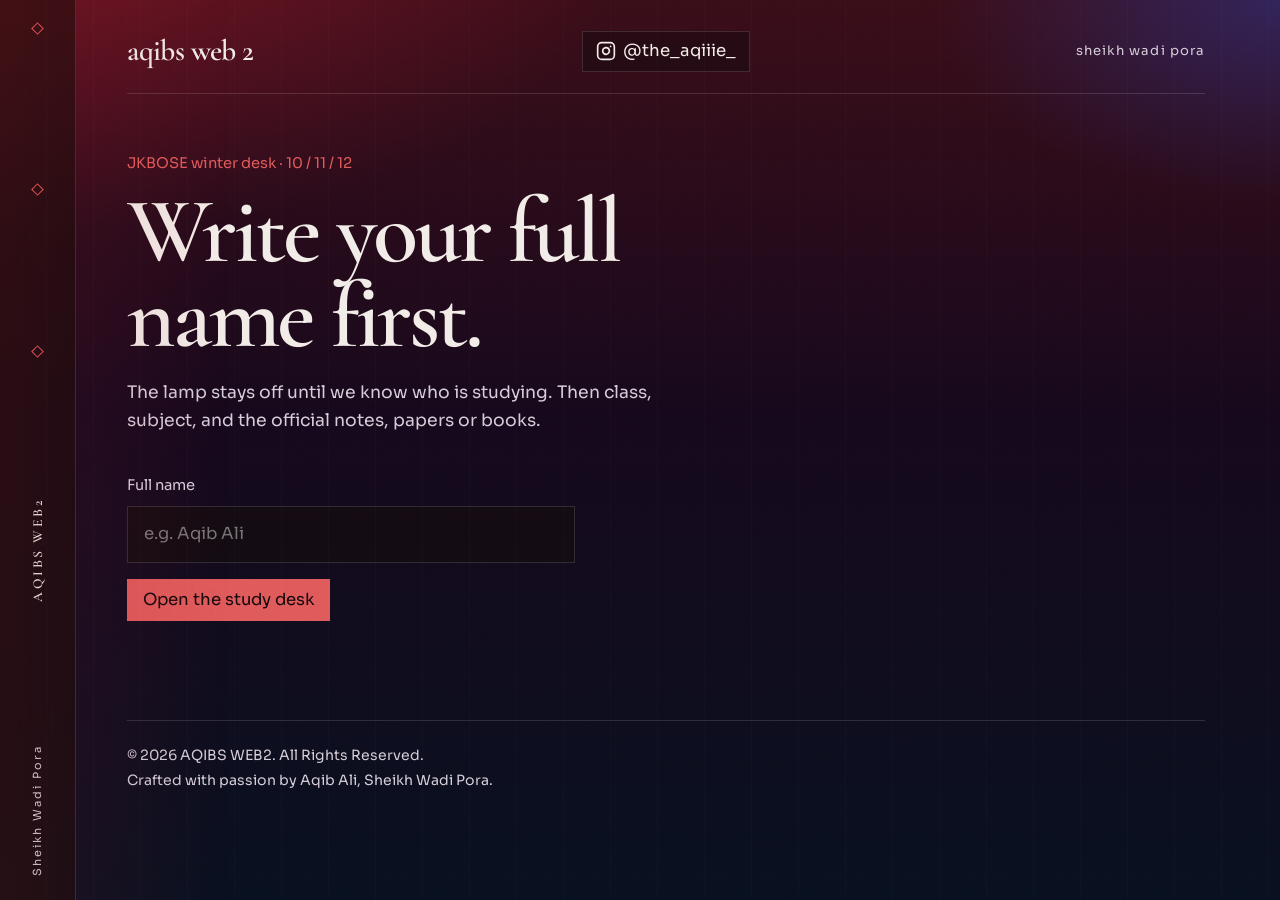
==== commit 9bfac27e: "Switch the site background to dark red and blue Keep the same layout, change the palette to crimson " ====
--- a/index.html
+++ b/index.html
@@ -30,7 +30,7 @@
       name="twitter:description"
       content="Free JKBOSE notes, papers and books for Class 10th, 11th and 12th."
     />
-    <meta name="theme-color" content="#0C1210" />
+    <meta name="theme-color" content="#3A0D18" />
     <script type="application/ld+json">
       {
         "@context": "https://schema.org",
--- a/style.css
+++ b/style.css
@@ -1,13 +1,13 @@
 :root {
-  --ink: #140e0a;
-  --walnut: #1c1410;
-  --bark: #2a1d16;
-  --fog: #d7cbb8;
-  --ivory: #f3ead8;
-  --gold: #d4a054;
-  --leaf: #b97832;
-  --glass: rgba(28, 20, 16, 0.58);
-  --line: rgba(243, 234, 216, 0.14);
+  --ink: #14080c;
+  --walnut: #1a0b12;
+  --bark: #241018;
+  --fog: #d5cdd8;
+  --ivory: #f2ece8;
+  --gold: #e05a5a;
+  --leaf: #3d6fe0;
+  --glass: rgba(26, 11, 18, 0.58);
+  --line: rgba(242, 236, 232, 0.14);
   --display: "Cormorant Garamond", "Palatino Linotype", Georgia, serif;
   --ui: "Sora", "Segoe UI", sans-serif;
   --gutter: clamp(1.25rem, 4vw, 3.5rem);
@@ -31,9 +31,9 @@
   line-height: 1.58;
   color: var(--ivory);
   background:
-    radial-gradient(900px 520px at 8% -8%, rgba(212, 160, 84, 0.22), transparent 58%),
-    radial-gradient(720px 420px at 100% 0%, rgba(185, 120, 50, 0.12), transparent 48%),
-    linear-gradient(180deg, #221710 0%, var(--ink) 42%, #0d0907 100%);
+    radial-gradient(900px 520px at 8% -8%, rgba(176, 28, 48, 0.42), transparent 58%),
+    radial-gradient(720px 420px at 100% 0%, rgba(36, 72, 196, 0.38), transparent 48%),
+    linear-gradient(180deg, #3a0d18 0%, #16081c 46%, #08101f 100%);
   background-attachment: fixed;
 }
 
@@ -53,7 +53,7 @@
   position: fixed;
   inset: 0;
   background:
-    linear-gradient(90deg, rgba(212, 160, 84, 0.07) 0, transparent 18%),
+    linear-gradient(90deg, rgba(176, 28, 48, 0.14) 0, transparent 18%),
     repeating-linear-gradient(
       90deg,
       transparent 0 46px,
@@ -252,7 +252,7 @@
 .name-form input:focus,
 #search:focus {
   border-color: var(--gold);
-  box-shadow: 0 0 0 3px rgba(212, 160, 84, 0.16);
+  box-shadow: 0 0 0 3px rgba(224, 90, 90, 0.2);
 }
 
 .form-error {
@@ -286,7 +286,7 @@
   padding: 1.05rem;
   border: 1px solid var(--line);
   background:
-    linear-gradient(180deg, rgba(212, 160, 84, 0.08), transparent 42%),
+    linear-gradient(180deg, rgba(61, 111, 224, 0.16), transparent 42%),
     var(--glass);
   backdrop-filter: blur(16px);
   text-align: left;
@@ -297,7 +297,7 @@
 
 .subject-tile:hover,
 .subject-tile:focus-visible {
-  border-color: rgba(212, 160, 84, 0.75);
+  border-color: rgba(224, 90, 90, 0.8);
   outline: none;
 }
 
@@ -316,7 +316,7 @@
   padding: 1.35rem;
   border: 1px solid var(--line);
   background:
-    linear-gradient(165deg, rgba(212, 160, 84, 0.12), transparent 38%),
+    linear-gradient(165deg, rgba(176, 28, 48, 0.22), transparent 38%),
     var(--glass);
   backdrop-filter: blur(20px);
   text-align: left;
@@ -326,9 +326,9 @@
 
 .class-tile:hover,
 .class-tile:focus-visible {
-  border-color: rgba(212, 160, 84, 0.8);
+  border-color: rgba(224, 90, 90, 0.85);
   background:
-    linear-gradient(165deg, rgba(212, 160, 84, 0.2), transparent 40%),
+    linear-gradient(165deg, rgba(61, 111, 224, 0.22), transparent 40%),
     rgba(42, 29, 22, 0.72);
   transform: translateY(-4px);
   outline: none;
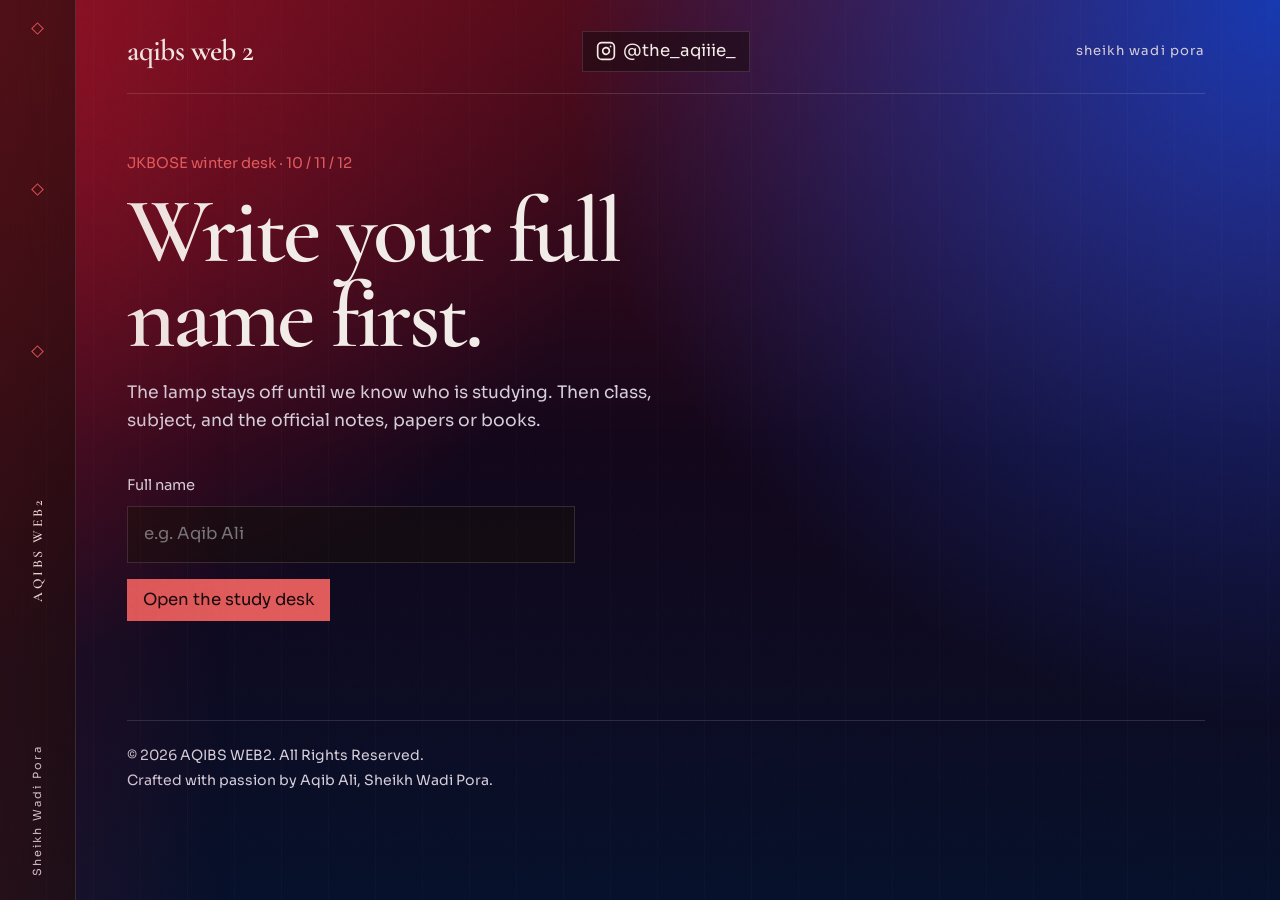
==== commit 28760bc0: "Force a stronger dark red and blue background Bust cached CSS and make the crimson-cobalt wash unmis" ====
--- a/index.html
+++ b/index.html
@@ -53,7 +53,7 @@
       href="https://fonts.googleapis.com/css2?family=Cormorant+Garamond:ital,wght@0,500;0,600;0,700;1,500&family=Sora:wght@400;500;600&display=swap"
       rel="stylesheet"
     />
-    <link rel="stylesheet" href="style.css" />
+    <link rel="stylesheet" href="style.css?v=redblue2" />
   </head>
   <body>
     <a class="skip-link" href="#main">Skip to content</a>
--- a/style.css
+++ b/style.css
@@ -30,10 +30,11 @@
   font-size: 1.04rem;
   line-height: 1.58;
   color: var(--ivory);
-  background:
-    radial-gradient(900px 520px at 8% -8%, rgba(176, 28, 48, 0.42), transparent 58%),
-    radial-gradient(720px 420px at 100% 0%, rgba(36, 72, 196, 0.38), transparent 48%),
-    linear-gradient(180deg, #3a0d18 0%, #16081c 46%, #08101f 100%);
+  background-color: #1a0410;
+  background-image:
+    radial-gradient(circle at 0% 0%, #8b1024 0%, transparent 42%),
+    radial-gradient(circle at 100% 0%, #1638b0 0%, transparent 46%),
+    linear-gradient(180deg, #4a0a18 0%, #12061a 50%, #06102a 100%);
   background-attachment: fixed;
 }
 
